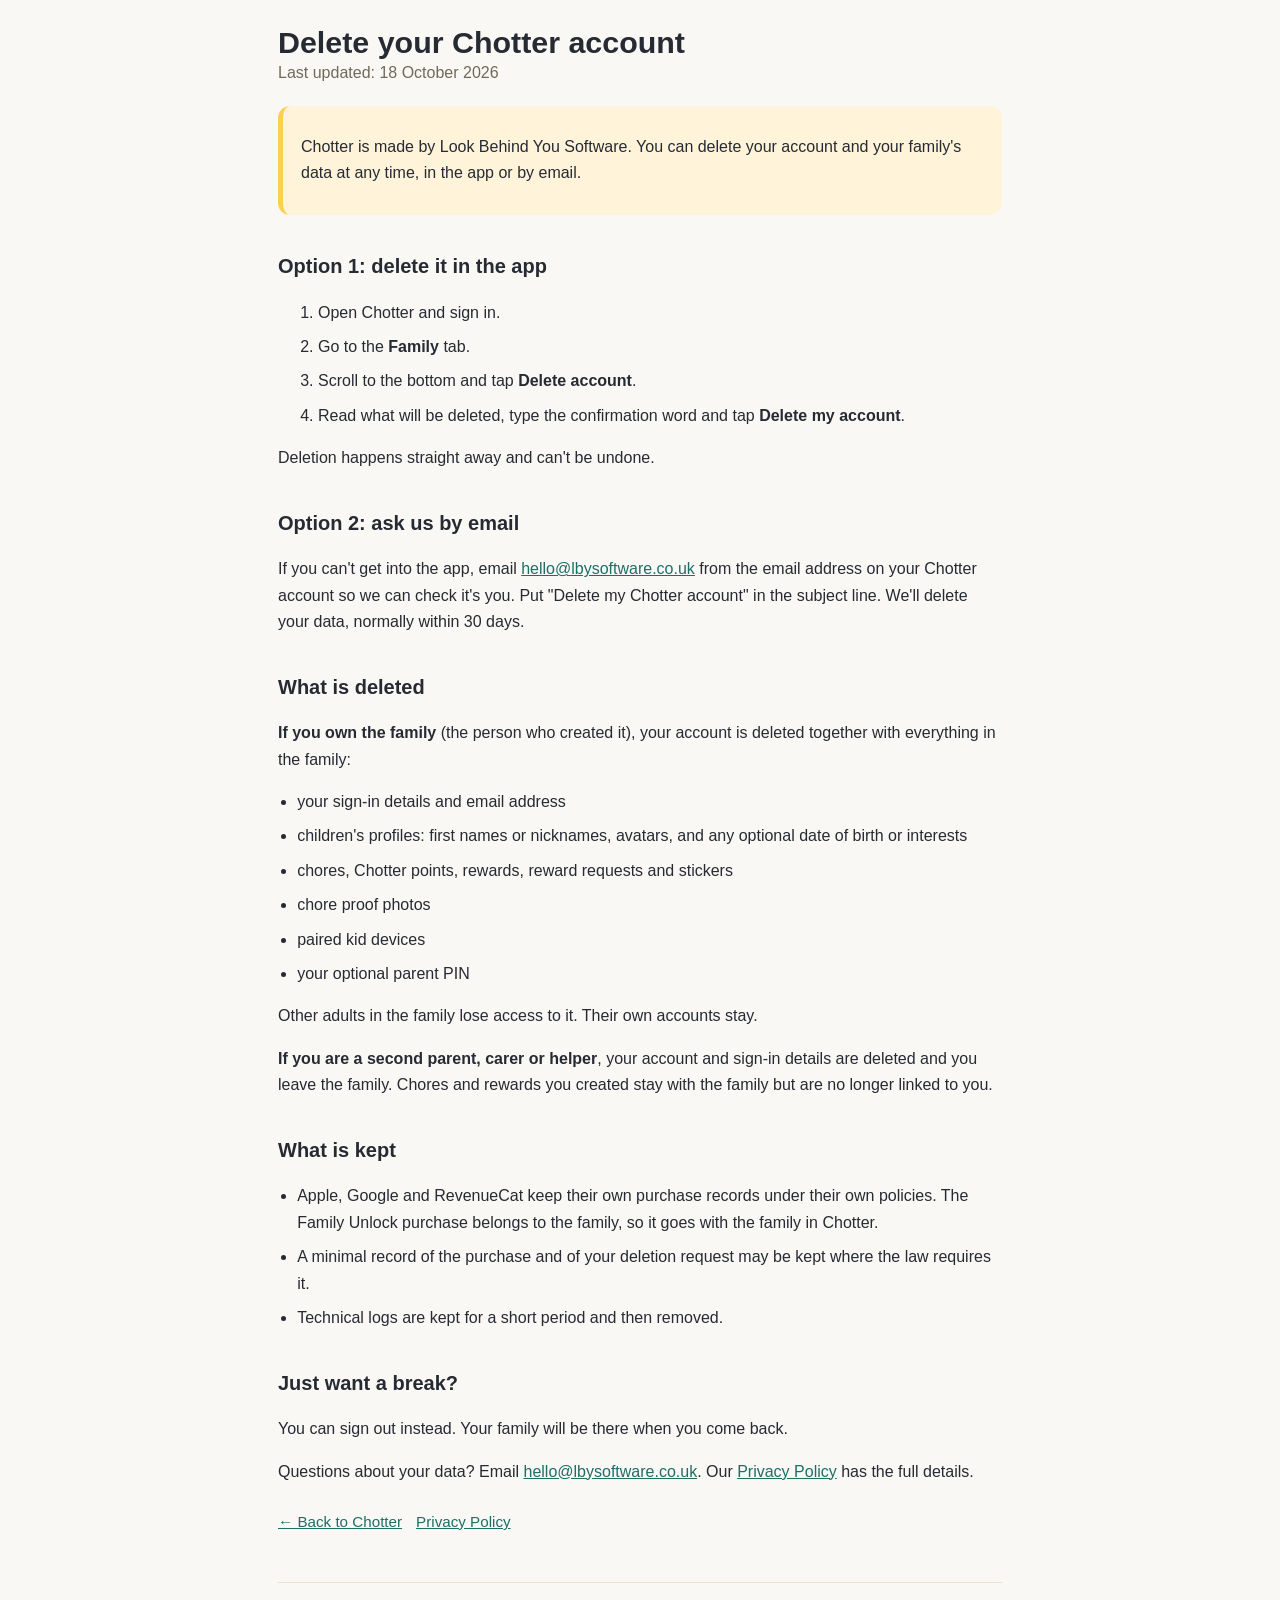
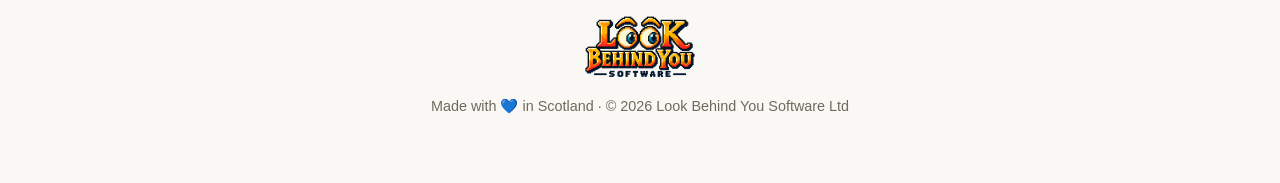
==== delete-account.html @ 58689f85 "Add delete account page" ====
<!DOCTYPE html>
<html lang="en-GB">
<head>
  <meta charset="utf-8">
  <meta name="viewport" content="width=device-width, initial-scale=1">
  <title>Chotter: Delete your account</title>
  <meta name="description" content="How to delete your Chotter account and your family's data.">
  <meta name="theme-color" content="#FAF8F4">
  <link rel="icon" href="favicon.ico" sizes="any">
  <link rel="icon" type="image/png" sizes="32x32" href="chotter-32.png">
  <link rel="icon" type="image/png" sizes="192x192" href="chotter-192.png">
  <link rel="apple-touch-icon" href="apple-touch-icon.png">
  <link rel="stylesheet" href="style.css">
</head>
<body>
  <h1>Delete your Chotter account</h1>
  <p class="updated">Last updated: 18 October 2026</p>

  <div class="box">
    <p>Chotter is made by Look Behind You Software. You can delete your account and your family's data at any time, in the app or by email.</p>
  </div>

  <h2>Option 1: delete it in the app</h2>
  <ol>
    <li>Open Chotter and sign in.</li>
    <li>Go to the <strong>Family</strong> tab.</li>
    <li>Scroll to the bottom and tap <strong>Delete account</strong>.</li>
    <li>Read what will be deleted, type the confirmation word and tap <strong>Delete my account</strong>.</li>
  </ol>
  <p>Deletion happens straight away and can't be undone.</p>

  <h2>Option 2: ask us by email</h2>
  <p>If you can't get into the app, email <a href="mailto:hello@lbysoftware.co.uk">hello@lbysoftware.co.uk</a> from the email address on your Chotter account so we can check it's you. Put "Delete my Chotter account" in the subject line. We'll delete your data, normally within 30 days.</p>

  <h2>What is deleted</h2>
  <p><strong>If you own the family</strong> (the person who created it), your account is deleted together with everything in the family:</p>
  <ul>
    <li>your sign-in details and email address</li>
    <li>children's profiles: first names or nicknames, avatars, and any optional date of birth or interests</li>
    <li>chores, Chotter points, rewards, reward requests and stickers</li>
    <li>chore proof photos</li>
    <li>paired kid devices</li>
    <li>your optional parent PIN</li>
  </ul>
  <p>Other adults in the family lose access to it. Their own accounts stay.</p>
  <p><strong>If you are a second parent, carer or helper</strong>, your account and sign-in details are deleted and you leave the family. Chores and rewards you created stay with the family but are no longer linked to you.</p>

  <h2>What is kept</h2>
  <ul>
    <li>Apple, Google and RevenueCat keep their own purchase records under their own policies. The Family Unlock purchase belongs to the family, so it goes with the family in Chotter.</li>
    <li>A minimal record of the purchase and of your deletion request may be kept where the law requires it.</li>
    <li>Technical logs are kept for a short period and then removed.</li>
  </ul>

  <h2>Just want a break?</h2>
  <p>You can sign out instead. Your family will be there when you come back.</p>

  <p>Questions about your data? Email <a href="mailto:hello@lbysoftware.co.uk">hello@lbysoftware.co.uk</a>. Our <a href="privacy-policy.html">Privacy Policy</a> has the full details.</p>

  <nav class="links"><a href="index.html">← Back to Chotter</a><a href="privacy-policy.html">Privacy Policy</a></nav>

  <footer>
    <img src="lby-logo.png" alt="Look Behind You Software logo">
    Made with 💙 in Scotland · © 2026 Look Behind You Software Ltd
  </footer>
</body>
</html>
---- style.css ----
:root {
  color-scheme: light dark;
  --bg: #FAF8F4; --alt: #F3ECDD; --ink: #262A33; --soft: #6F6A5C; --line: #ECE1C7;
  --teal: #1D6E66; --teal-tint: #E3F1EE; --yellow: #FDD053; --yellow-tint: #FFF4DA; --yellow-text: #8A5A0F;
}
@media (prefers-color-scheme: dark) {
  :root { --bg: #171A1F; --alt: #20242B; --ink: #F1EEE6; --soft: #B5AF9E; --line: #343944;
    --teal: #6FD0C5; --teal-tint: #1E2F2D; --yellow: #FDD053; --yellow-tint: #332B14; --yellow-text: #F6C75B; }
}
* { box-sizing: border-box; }
body {
  font-family: -apple-system, BlinkMacSystemFont, "Segoe UI", Roboto, Helvetica, Arial, sans-serif;
  line-height: 1.65; max-width: 760px; margin: 0 auto; padding: 24px 18px 64px;
  color: var(--ink); background: var(--bg);
}
a { color: var(--teal); }
header.top { display: flex; align-items: center; gap: 16px; margin-bottom: 12px; }
header.top img { width: 76px; height: 76px; border-radius: 18px; box-shadow: 0 2px 8px rgba(0,0,0,.12); }
h1 { font-size: 1.9rem; line-height: 1.2; margin: 0; }
h2 { font-size: 1.25rem; margin-top: 2.2rem; }
h3 { font-size: 1.05rem; margin-top: 1.4rem; }
.tagline, .updated { color: var(--soft); margin: 0; }
ul { padding-left: 1.2rem; } li { margin-bottom: .5rem; }
.box { background: var(--yellow-tint); border-left: 5px solid var(--yellow); border-radius: 12px; padding: 12px 18px; margin: 1.2rem 0; }
.box.teal { background: var(--teal-tint); border-left-color: var(--teal); }
.hero { display: flex; gap: 20px; align-items: center; flex-wrap: wrap; margin: 20px 0 8px; }
.hero img { width: 200px; max-width: 45%; height: auto; }
.hero div { flex: 1 1 280px; }
.stats { display: flex; gap: 12px; flex-wrap: wrap; margin: 1.5rem 0; }
.stat { flex: 1 1 150px; background: var(--alt); border-radius: 14px; padding: 10px 14px; }
.stat b { display: block; font-size: 1.4rem; }
.stat span { color: var(--soft); font-size: .9rem; }
.cards { display: grid; grid-template-columns: repeat(auto-fit, minmax(210px, 1fr)); gap: 12px; margin: 1rem 0; }
.card { background: var(--alt); border-radius: 14px; padding: 14px 16px; }
.card h3 { margin: 0 0 4px; }
.card p { margin: 0; color: var(--soft); font-size: .95rem; }
table { border-collapse: collapse; width: 100%; font-size: .95rem; margin: 1rem 0; }
th, td { text-align: left; vertical-align: top; padding: 8px 10px; border-bottom: 1px solid var(--line); }
th { background: var(--alt); }
nav.links { margin-top: 1.5rem; font-size: .95rem; }
nav.links a { margin-right: 14px; }
footer { margin-top: 3rem; padding-top: 1.5rem; border-top: 1px solid var(--line); text-align: center; color: var(--soft); font-size: .9rem; }
footer img { width: 120px; height: auto; display: block; margin: 0 auto 8px; border-radius: 12px; }
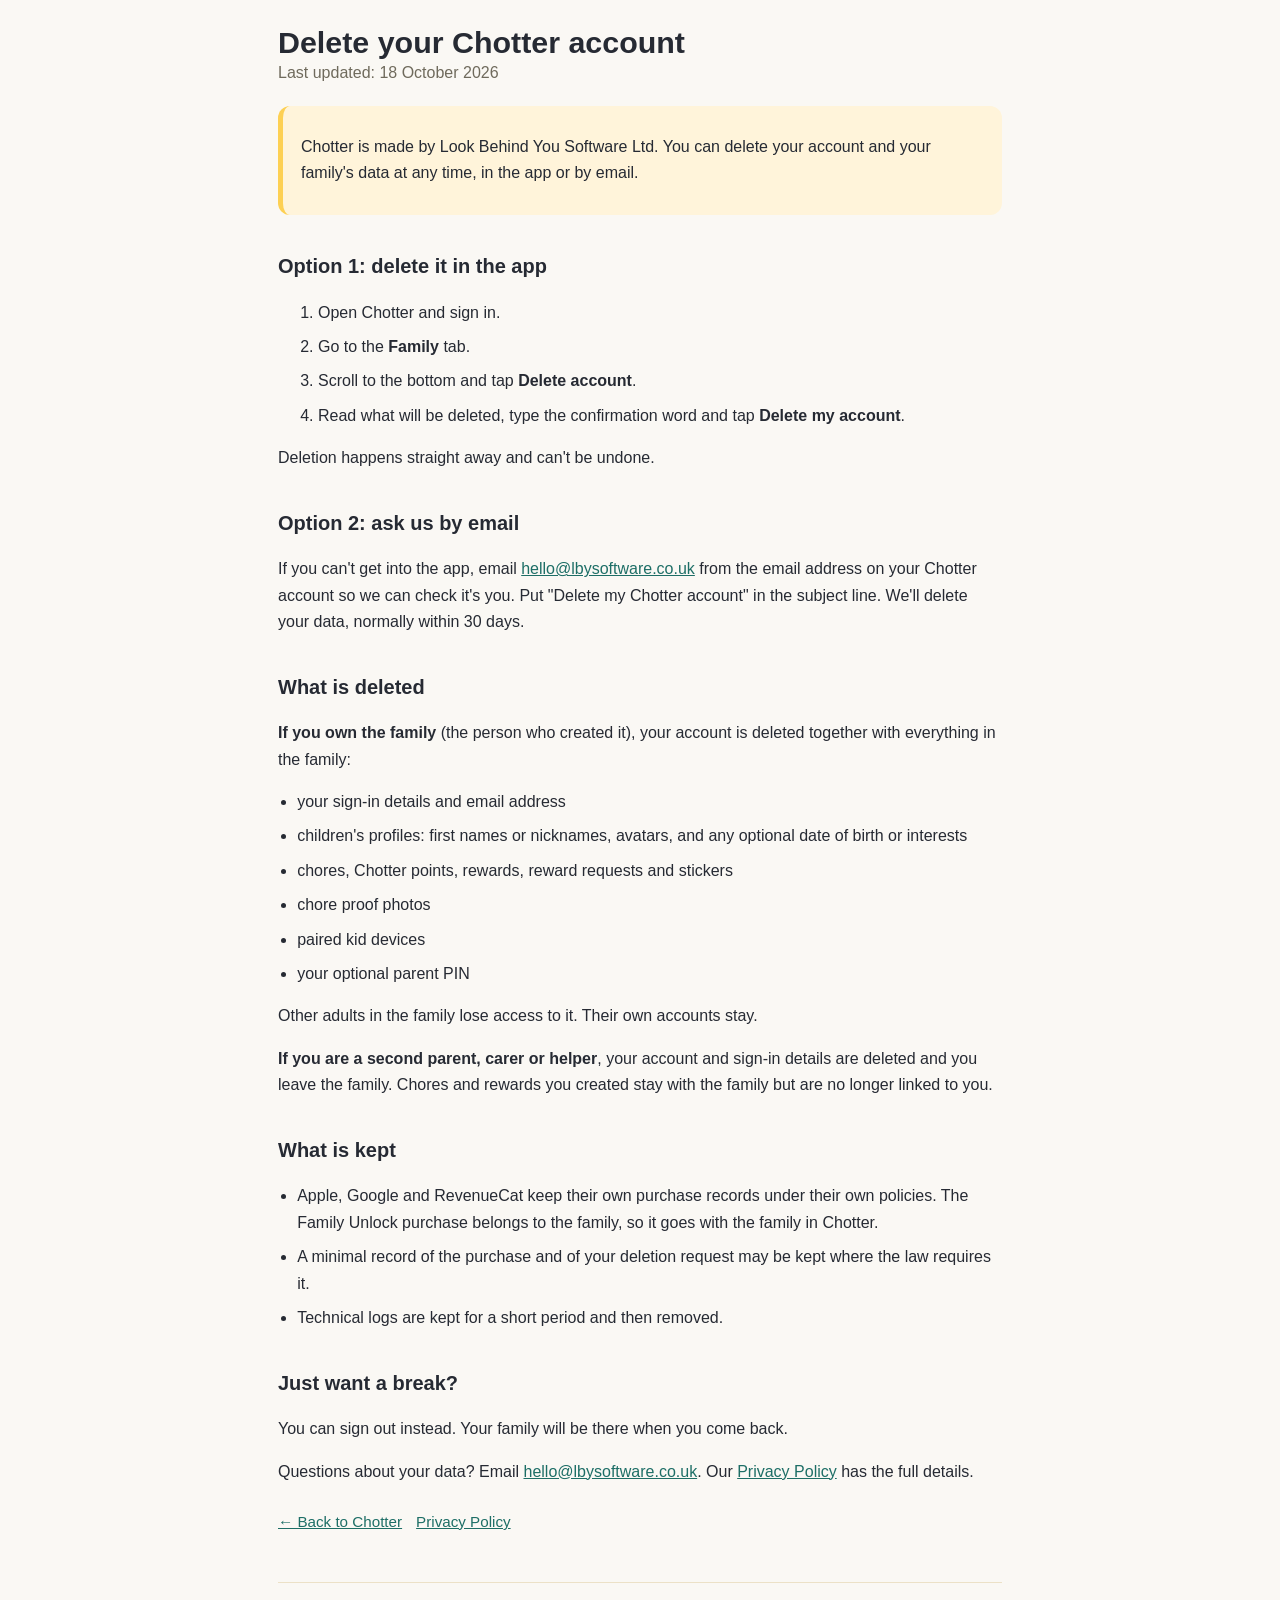
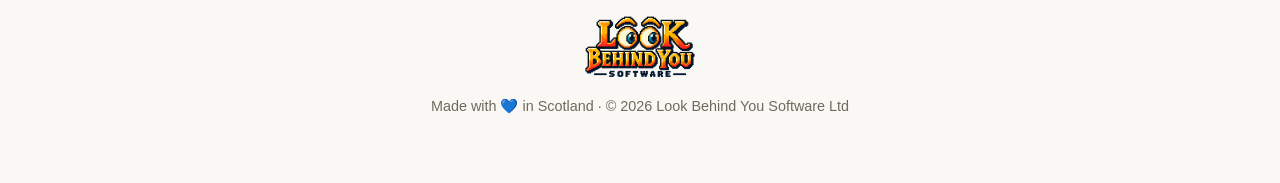
==== commit 8f064d52: "Delete account page: company name" ====
--- a/delete-account.html
+++ b/delete-account.html
@@ -17,7 +17,7 @@
   <p class="updated">Last updated: 18 October 2026</p>
 
   <div class="box">
-    <p>Chotter is made by Look Behind You Software. You can delete your account and your family's data at any time, in the app or by email.</p>
+    <p>Chotter is made by Look Behind You Software Ltd. You can delete your account and your family's data at any time, in the app or by email.</p>
   </div>
 
   <h2>Option 1: delete it in the app</h2>
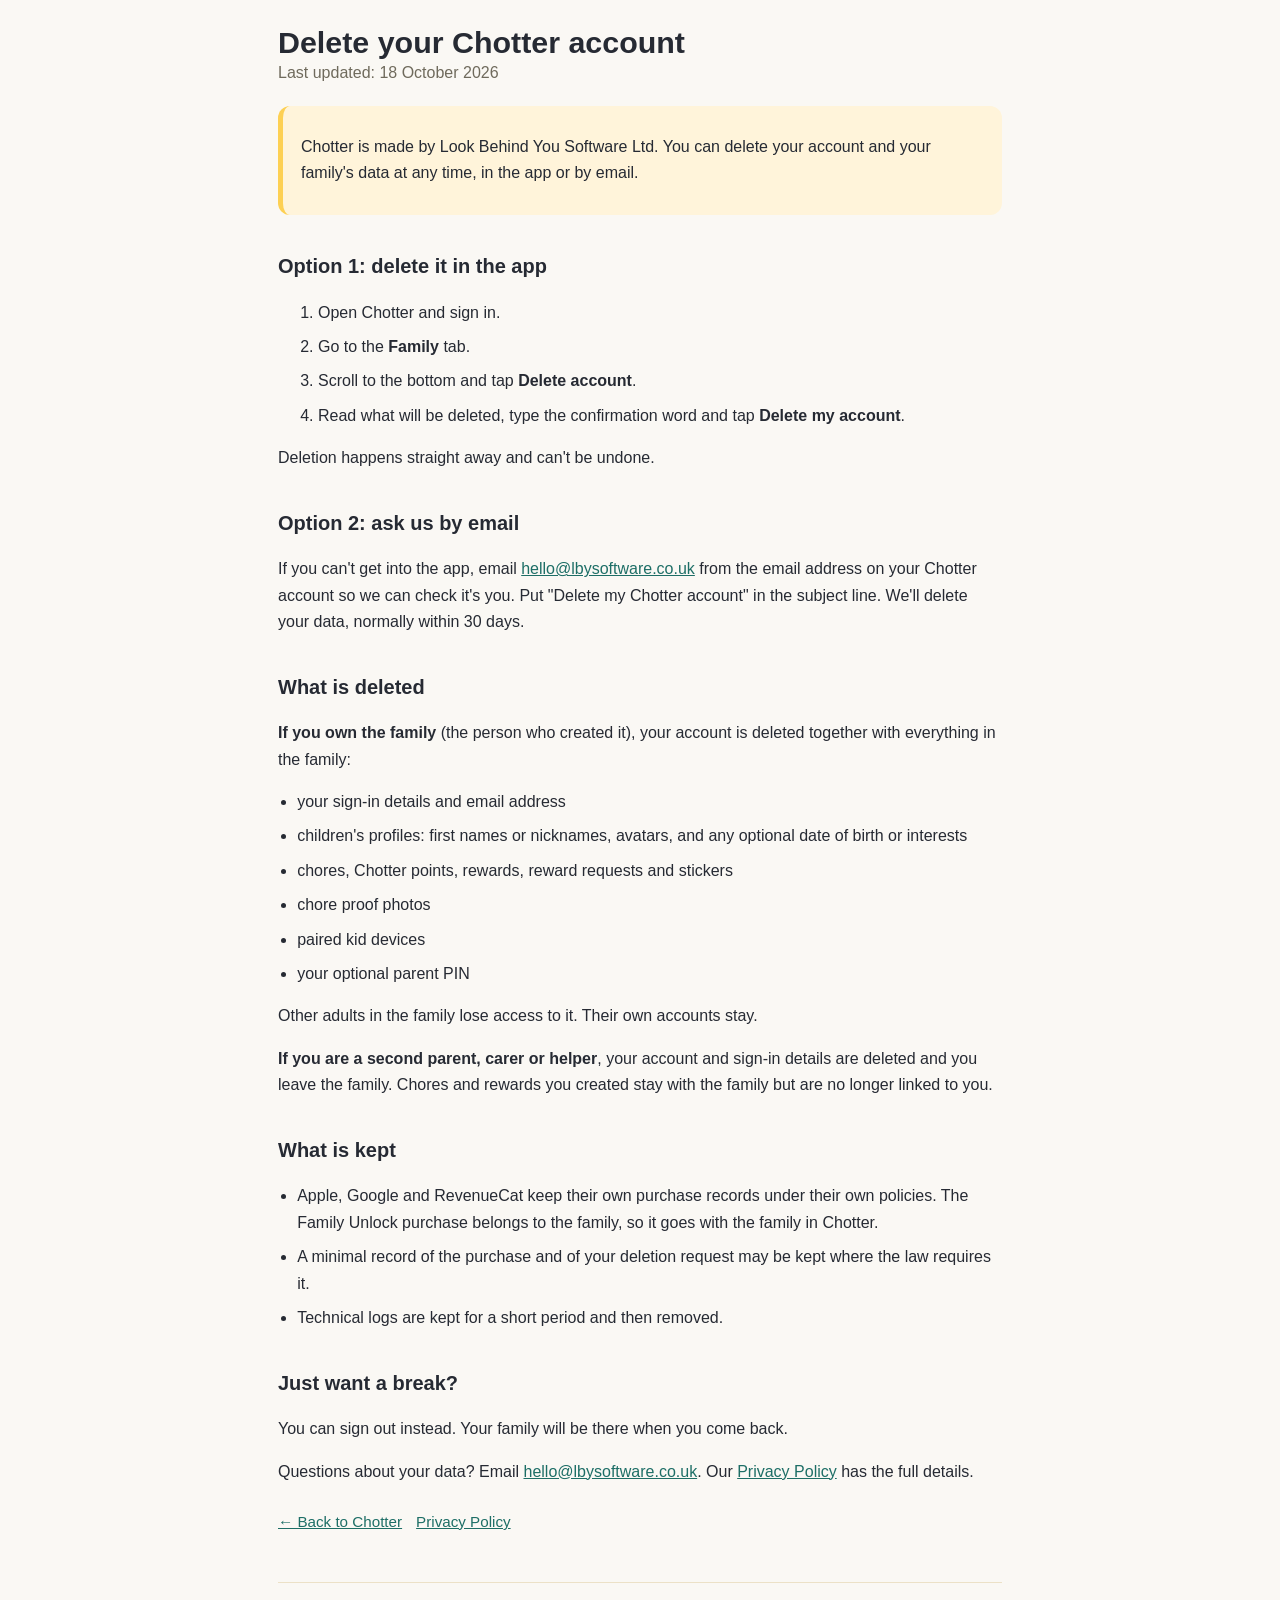
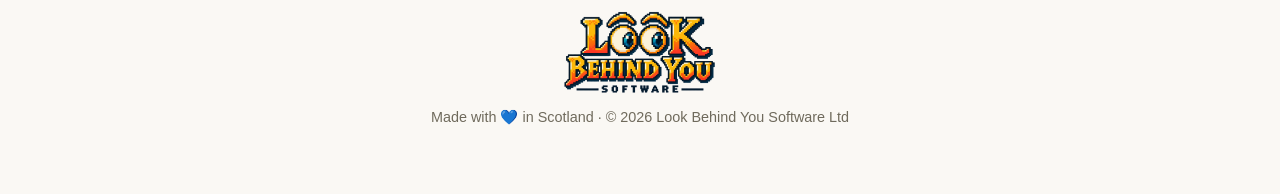
==== commit ed6f6b11: "Footer logo, Google Play link and launch pricing Co-Authored-By: Claude Sonnet 5.5 <noreply@anthropi" ====
--- a/delete-account.html
+++ b/delete-account.html
@@ -60,7 +60,10 @@
   <nav class="links"><a href="index.html">← Back to Chotter</a><a href="privacy-policy.html">Privacy Policy</a></nav>
 
   <footer>
-    <img src="lby-logo.png" alt="Look Behind You Software logo">
+    <picture>
+      <source media="(prefers-color-scheme: dark)" srcset="lby-logo-footer-dark.png">
+      <img src="lby-logo-footer-light.png" alt="Look Behind You Software logo">
+    </picture>
     Made with 💙 in Scotland · © 2026 Look Behind You Software Ltd
   </footer>
 </body>
--- a/style.css
+++ b/style.css
@@ -40,4 +40,9 @@
 nav.links { margin-top: 1.5rem; font-size: .95rem; }
 nav.links a { margin-right: 14px; }
 footer { margin-top: 3rem; padding-top: 1.5rem; border-top: 1px solid var(--line); text-align: center; color: var(--soft); font-size: .9rem; }
-footer img { width: 120px; height: auto; display: block; margin: 0 auto 8px; border-radius: 12px; }
+footer img { width: 160px; height: auto; display: block; margin: 0 auto 8px; }
+.get { display: flex; gap: 12px; flex-wrap: wrap; align-items: center; margin: 1.2rem 0; }
+.get a { display: inline-block; background: var(--teal); color: #fff; text-decoration: none; font-weight: 700; padding: 12px 20px; border-radius: 12px; }
+.get a:hover { filter: brightness(1.1); }
+.get span { color: var(--soft); font-size: .9rem; }
+@media (prefers-color-scheme: dark) { .get a { color: #12211f; } }
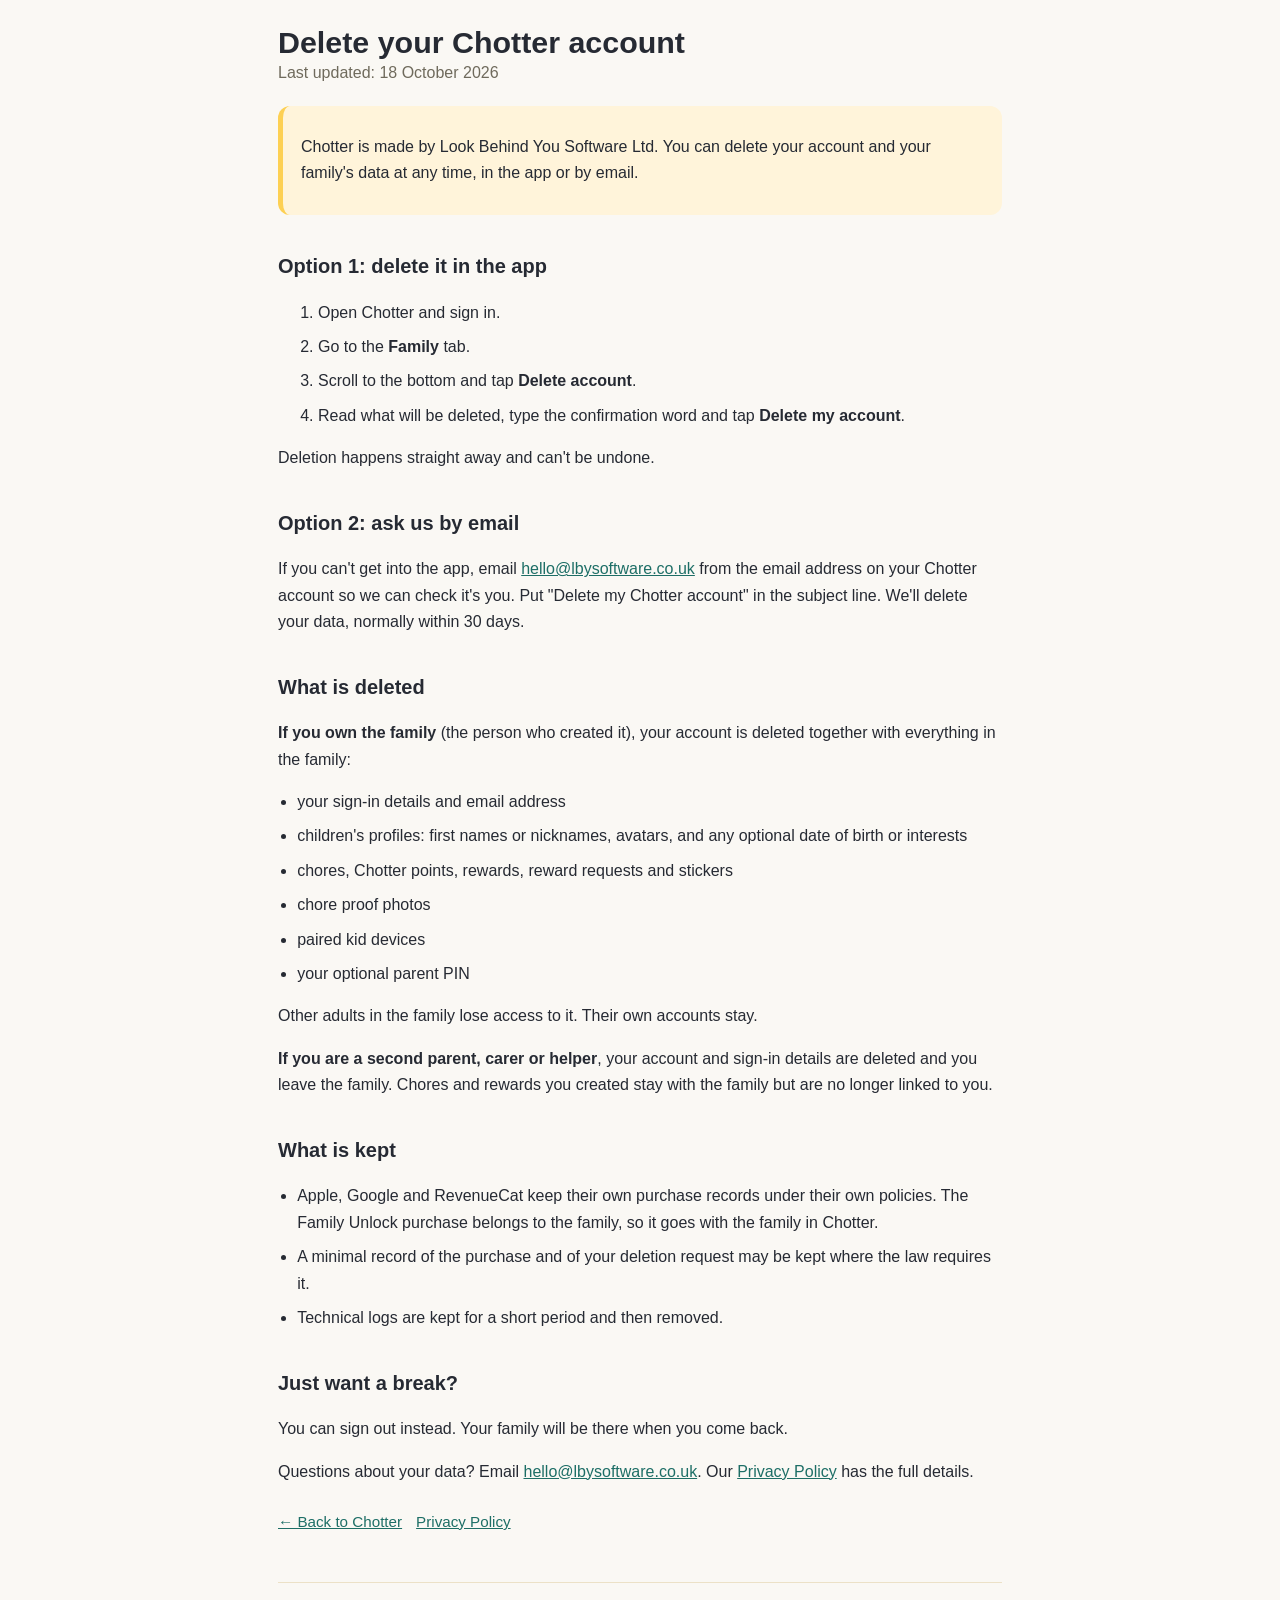
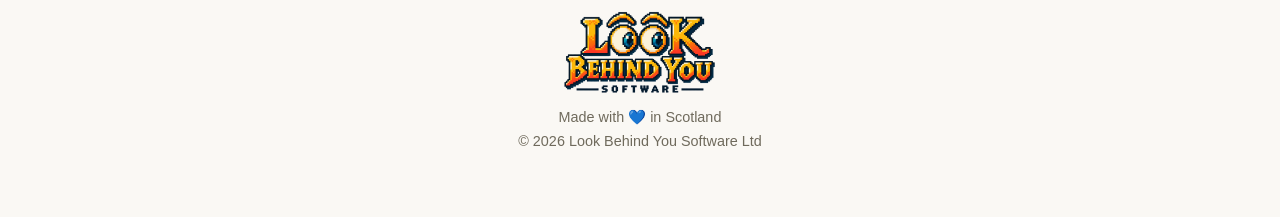
==== commit ed829544: "Two-line footer" ====
--- a/delete-account.html
+++ b/delete-account.html
@@ -64,7 +64,7 @@
       <source media="(prefers-color-scheme: dark)" srcset="lby-logo-footer-dark.png">
       <img src="lby-logo-footer-light.png" alt="Look Behind You Software logo">
     </picture>
-    Made with 💙 in Scotland · © 2026 Look Behind You Software Ltd
+    Made with 💙 in Scotland<br>© 2026 Look Behind You Software Ltd
   </footer>
 </body>
 </html>
